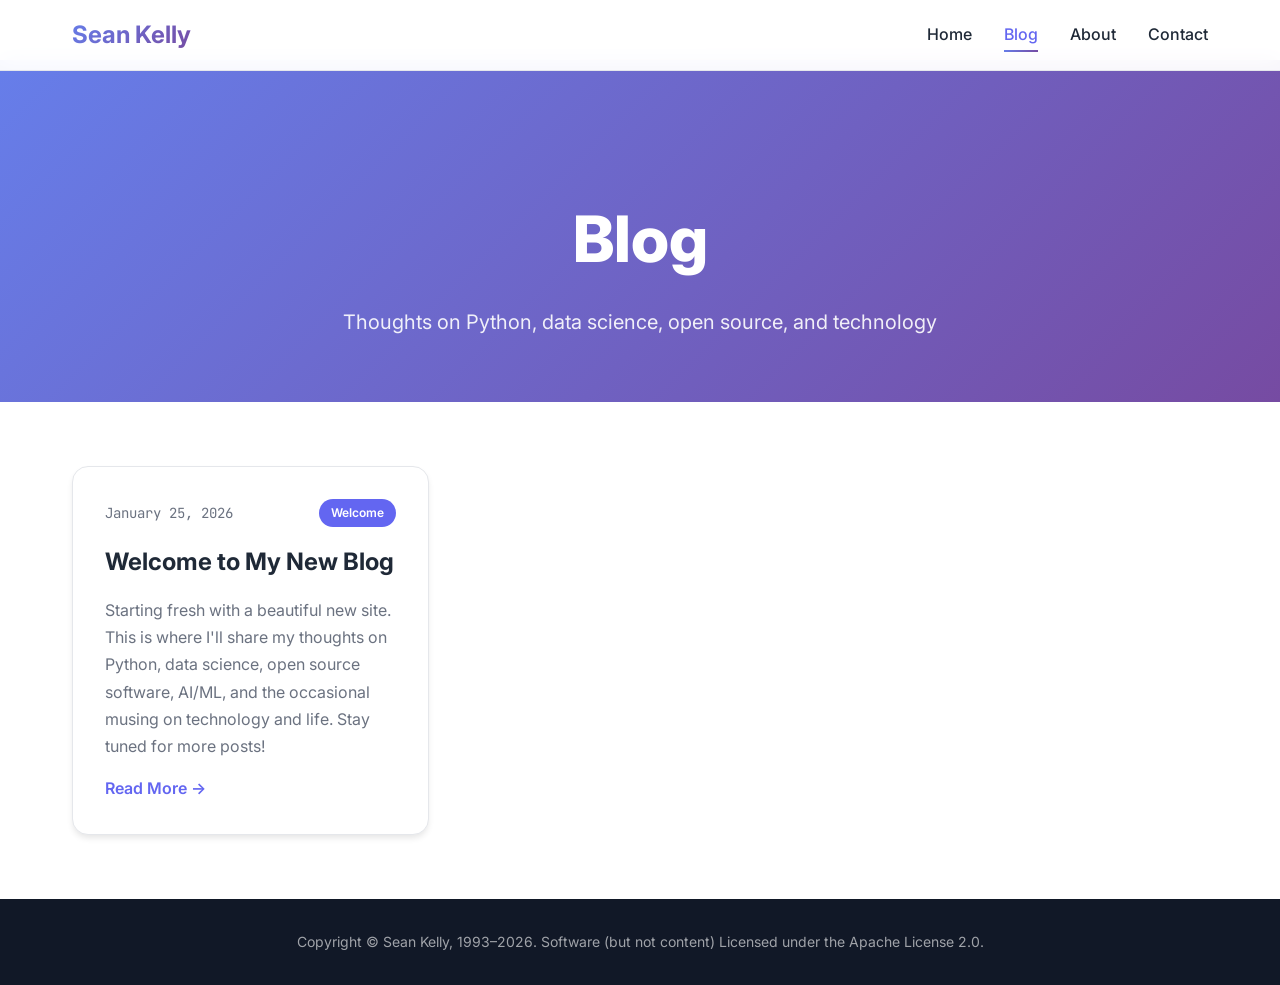
==== blog.html @ bb6505ac "initial re-do with an artificially intelligent aide" ====
<!DOCTYPE html>
<html lang="en">
<head>
    <meta charset="UTF-8">
    <meta name="viewport" content="width=device-width, initial-scale=1.0">
    <title>Blog | Sean Kelly</title>
    <meta name="description" content="Blog posts by Sean Kelly on Python, data science, AI/ML, open source, and technology.">
    <link rel="stylesheet" href="styles.css">
    <link rel="preconnect" href="https://fonts.googleapis.com">
    <link rel="preconnect" href="https://fonts.gstatic.com" crossorigin>
    <link href="https://fonts.googleapis.com/css2?family=Inter:wght@300;400;500;600;700;800&family=JetBrains+Mono:wght@400;500&display=swap" rel="stylesheet">
</head>
<body>
    <nav class="navbar">
        <div class="nav-container">
            <a href="/" class="nav-logo">Sean Kelly</a>
            <div class="nav-links">
                <a href="/">Home</a>
                <a href="/blog.html" class="active">Blog</a>
                <a href="/#about">About</a>
                <a href="/#contact">Contact</a>
            </div>
        </div>
    </nav>

    <main>
        <section class="blog-header">
            <div class="container">
                <h1 class="page-title">Blog</h1>
                <p class="page-subtitle">Thoughts on Python, data science, open source, and technology</p>
            </div>
        </section>

        <section class="blog-list">
            <div class="container">
                <div class="blog-grid" id="blog-list">
                    <!-- Blog posts will be added here -->
                    <article class="blog-card">
                        <div class="blog-card-header">
                            <span class="blog-date">January 25, 2026</span>
                            <span class="blog-tag">Welcome</span>
                        </div>
                        <h2 class="blog-title">Welcome to My New Blog</h2>
                        <p class="blog-excerpt">
                            Starting fresh with a beautiful new site. This is where I'll share my thoughts 
                            on Python, data science, open source software, AI/ML, and the occasional 
                            musing on technology and life. Stay tuned for more posts!
                        </p>
                        <a href="#" class="blog-link">Read More →</a>
                    </article>

                    <!-- Add more blog posts here as you write them -->
                    <!-- Example template:
                    <article class="blog-card">
                        <div class="blog-card-header">
                            <span class="blog-date">Date</span>
                            <span class="blog-tag">Category</span>
                        </div>
                        <h2 class="blog-title">Post Title</h2>
                        <p class="blog-excerpt">Post excerpt...</p>
                        <a href="posts/post-slug.html" class="blog-link">Read More →</a>
                    </article>
                    -->
                </div>
            </div>
        </section>
    </main>

    <footer class="footer">
        <div class="container">
            <p>Copyright © Sean Kelly, 1993–2026. Software (but not content) Licensed under the Apache License 2.0.</p>
        </div>
    </footer>

    <script src="script.js"></script>
</body>
</html>
---- styles.css ----
/* Reset and Base Styles */
* {
    margin: 0;
    padding: 0;
    box-sizing: border-box;
}

:root {
    --primary-color: #6366f1;
    --primary-dark: #4f46e5;
    --secondary-color: #8b5cf6;
    --accent-color: #ec4899;
    --text-primary: #1f2937;
    --text-secondary: #6b7280;
    --bg-primary: #ffffff;
    --bg-secondary: #f9fafb;
    --bg-dark: #111827;
    --border-color: #e5e7eb;
    --gradient-1: linear-gradient(135deg, #667eea 0%, #764ba2 100%);
    --gradient-2: linear-gradient(135deg, #f093fb 0%, #f5576c 100%);
    --gradient-3: linear-gradient(135deg, #4facfe 0%, #00f2fe 100%);
    --gradient-4: linear-gradient(135deg, #43e97b 0%, #38f9d7 100%);
    --shadow-sm: 0 1px 2px 0 rgba(0, 0, 0, 0.05);
    --shadow-md: 0 4px 6px -1px rgba(0, 0, 0, 0.1);
    --shadow-lg: 0 10px 15px -3px rgba(0, 0, 0, 0.1);
    --shadow-xl: 0 20px 25px -5px rgba(0, 0, 0, 0.1);
}

html {
    scroll-behavior: smooth;
}

body {
    font-family: 'Inter', -apple-system, BlinkMacSystemFont, 'Segoe UI', sans-serif;
    color: var(--text-primary);
    background-color: var(--bg-primary);
    line-height: 1.6;
    overflow-x: hidden;
}

.container {
    max-width: 1200px;
    margin: 0 auto;
    padding: 0 2rem;
}

/* Navigation */
.navbar {
    position: fixed;
    top: 0;
    left: 0;
    right: 0;
    background: rgba(255, 255, 255, 0.95);
    backdrop-filter: blur(10px);
    border-bottom: 1px solid var(--border-color);
    z-index: 1000;
    transition: all 0.3s ease;
}

.navbar.scrolled {
    box-shadow: var(--shadow-md);
}

.nav-container {
    max-width: 1200px;
    margin: 0 auto;
    padding: 1rem 2rem;
    display: flex;
    justify-content: space-between;
    align-items: center;
}

.nav-logo {
    font-size: 1.5rem;
    font-weight: 700;
    background: var(--gradient-1);
    -webkit-background-clip: text;
    -webkit-text-fill-color: transparent;
    background-clip: text;
    text-decoration: none;
    transition: transform 0.3s ease;
}

.nav-logo:hover {
    transform: scale(1.05);
}

.nav-links {
    display: flex;
    gap: 2rem;
    align-items: center;
}

.nav-links a {
    color: var(--text-primary);
    text-decoration: none;
    font-weight: 500;
    transition: color 0.3s ease;
    position: relative;
}

.nav-links a:hover,
.nav-links a.active {
    color: var(--primary-color);
}

.nav-links a::after {
    content: '';
    position: absolute;
    bottom: -4px;
    left: 0;
    width: 0;
    height: 2px;
    background: var(--gradient-1);
    transition: width 0.3s ease;
}

.nav-links a:hover::after,
.nav-links a.active::after {
    width: 100%;
}

/* Hero Section */
.hero {
    min-height: 100vh;
    display: flex;
    align-items: center;
    justify-content: center;
    position: relative;
    padding: 8rem 2rem 4rem;
    background: linear-gradient(180deg, #ffffff 0%, #f9fafb 100%);
    overflow: hidden;
}

.hero::before {
    content: '';
    position: absolute;
    top: -50%;
    right: -20%;
    width: 800px;
    height: 800px;
    background: radial-gradient(circle, rgba(99, 102, 241, 0.1) 0%, transparent 70%);
    border-radius: 50%;
    animation: float 20s ease-in-out infinite;
}

.hero::after {
    content: '';
    position: absolute;
    bottom: -30%;
    left: -10%;
    width: 600px;
    height: 600px;
    background: radial-gradient(circle, rgba(139, 92, 246, 0.1) 0%, transparent 70%);
    border-radius: 50%;
    animation: float 15s ease-in-out infinite reverse;
}

@keyframes float {
    0%, 100% {
        transform: translate(0, 0) rotate(0deg);
    }
    50% {
        transform: translate(30px, -30px) rotate(180deg);
    }
}

.hero-content {
    max-width: 1200px;
    width: 100%;
    display: grid;
    grid-template-columns: 1fr 1fr;
    gap: 4rem;
    align-items: center;
    position: relative;
    z-index: 1;
}

.hero-text {
    animation: fadeInUp 0.8s ease-out;
}

.hero-title {
    font-size: clamp(2.5rem, 5vw, 4rem);
    font-weight: 800;
    line-height: 1.1;
    margin-bottom: 1.5rem;
}

.gradient-text {
    background: var(--gradient-1);
    -webkit-background-clip: text;
    -webkit-text-fill-color: transparent;
    background-clip: text;
}

.hero-subtitle {
    font-size: clamp(1.25rem, 2vw, 1.5rem);
    font-weight: 400;
    color: var(--text-secondary);
}

.hero-description {
    font-size: 1.125rem;
    color: var(--text-secondary);
    margin: 2rem 0;
    line-height: 1.8;
}

.hero-cta {
    display: flex;
    gap: 1rem;
    margin-top: 2rem;
    flex-wrap: wrap;
}

.btn {
    padding: 0.875rem 2rem;
    border-radius: 0.5rem;
    font-weight: 600;
    text-decoration: none;
    transition: all 0.3s ease;
    display: inline-block;
    border: 2px solid transparent;
}

.btn-primary {
    background: var(--gradient-1);
    color: white;
    box-shadow: var(--shadow-lg);
}

.btn-primary:hover {
    transform: translateY(-2px);
    box-shadow: var(--shadow-xl);
}

.btn-secondary {
    background: white;
    color: var(--primary-color);
    border-color: var(--primary-color);
}

.btn-secondary:hover {
    background: var(--primary-color);
    color: white;
    transform: translateY(-2px);
}

/* Hero Visual */
.hero-visual {
    position: relative;
    height: 500px;
    animation: fadeInRight 0.8s ease-out 0.2s both;
}

.floating-card {
    position: absolute;
    background: white;
    border-radius: 1rem;
    padding: 1.5rem;
    box-shadow: var(--shadow-xl);
    display: flex;
    flex-direction: column;
    align-items: center;
    gap: 0.5rem;
    transition: transform 0.3s ease;
    animation: floatCard 6s ease-in-out infinite;
}

.floating-card:hover {
    transform: scale(1.1) translateY(-10px);
    z-index: 10;
}

.card-icon {
    font-size: 2.5rem;
}

.card-text {
    font-weight: 600;
    color: var(--text-primary);
    font-size: 0.875rem;
}

.card-1 {
    top: 10%;
    left: 10%;
    animation-delay: 0s;
}

.card-2 {
    top: 50%;
    right: 20%;
    animation-delay: 1.5s;
}

.card-3 {
    bottom: 20%;
    left: 20%;
    animation-delay: 3s;
}

.card-4 {
    top: 30%;
    right: 5%;
    animation-delay: 4.5s;
}

@keyframes floatCard {
    0%, 100% {
        transform: translate(0, 0) rotate(0deg);
    }
    25% {
        transform: translate(10px, -15px) rotate(2deg);
    }
    50% {
        transform: translate(-5px, -25px) rotate(-2deg);
    }
    75% {
        transform: translate(-10px, -10px) rotate(1deg);
    }
}

@keyframes fadeInUp {
    from {
        opacity: 0;
        transform: translateY(30px);
    }
    to {
        opacity: 1;
        transform: translateY(0);
    }
}

@keyframes fadeInRight {
    from {
        opacity: 0;
        transform: translateX(30px);
    }
    to {
        opacity: 1;
        transform: translateX(0);
    }
}

/* Scroll Indicator */
.scroll-indicator {
    position: absolute;
    bottom: 2rem;
    left: 50%;
    transform: translateX(-50%);
    animation: bounce 2s infinite;
}

.mouse {
    width: 24px;
    height: 40px;
    border: 2px solid var(--text-secondary);
    border-radius: 12px;
    position: relative;
}

.mouse::before {
    content: '';
    width: 4px;
    height: 8px;
    background: var(--text-secondary);
    border-radius: 2px;
    position: absolute;
    top: 8px;
    left: 50%;
    transform: translateX(-50%);
    animation: scroll 2s infinite;
}

@keyframes bounce {
    0%, 100% {
        transform: translateX(-50%) translateY(0);
    }
    50% {
        transform: translateX(-50%) translateY(-10px);
    }
}

@keyframes scroll {
    0% {
        opacity: 1;
        transform: translateX(-50%) translateY(0);
    }
    100% {
        opacity: 0;
        transform: translateX(-50%) translateY(12px);
    }
}

/* Section Styles */
section {
    padding: 6rem 0;
    position: relative;
}

.section-title {
    font-size: clamp(2rem, 4vw, 3rem);
    font-weight: 800;
    margin-bottom: 3rem;
    text-align: center;
    background: var(--gradient-1);
    -webkit-background-clip: text;
    -webkit-text-fill-color: transparent;
    background-clip: text;
}

/* About Section */
.about {
    background: var(--bg-secondary);
}

.about-content {
    display: grid;
    grid-template-columns: 2fr 1fr;
    gap: 4rem;
    align-items: start;
}

.about-text p {
    font-size: 1.125rem;
    color: var(--text-secondary);
    margin-bottom: 1.5rem;
    line-height: 1.8;
}

.about-stats {
    display: flex;
    flex-direction: column;
    gap: 1.5rem;
}

.stat-card {
    background: white;
    padding: 2rem;
    border-radius: 1rem;
    box-shadow: var(--shadow-md);
    text-align: center;
    transition: transform 0.3s ease, box-shadow 0.3s ease;
}

.stat-card:hover {
    transform: translateY(-5px);
    box-shadow: var(--shadow-xl);
}

.stat-number {
    font-size: 2.5rem;
    font-weight: 800;
    background: var(--gradient-1);
    -webkit-background-clip: text;
    -webkit-text-fill-color: transparent;
    background-clip: text;
}

.stat-label {
    color: var(--text-secondary);
    font-size: 0.875rem;
    margin-top: 0.5rem;
    text-transform: uppercase;
    letter-spacing: 0.05em;
}

/* Blog Preview Section */
.blog-preview {
    background: white;
}

.section-header {
    display: flex;
    justify-content: space-between;
    align-items: center;
    margin-bottom: 3rem;
}

.view-all {
    color: var(--primary-color);
    text-decoration: none;
    font-weight: 600;
    transition: transform 0.3s ease;
}

.view-all:hover {
    transform: translateX(5px);
}

.blog-grid {
    display: grid;
    grid-template-columns: repeat(auto-fill, minmax(300px, 1fr));
    gap: 2rem;
}

.blog-card {
    background: white;
    border-radius: 1rem;
    padding: 2rem;
    box-shadow: var(--shadow-md);
    transition: all 0.3s ease;
    border: 1px solid var(--border-color);
}

.blog-card:hover {
    transform: translateY(-5px);
    box-shadow: var(--shadow-xl);
    border-color: var(--primary-color);
}

.blog-card.featured {
    grid-column: span 2;
    background: var(--gradient-1);
    color: white;
}

.blog-card-header {
    display: flex;
    justify-content: space-between;
    align-items: center;
    margin-bottom: 1rem;
    font-size: 0.875rem;
}

.blog-date {
    color: var(--text-secondary);
    font-family: 'JetBrains Mono', monospace;
}

.blog-card.featured .blog-date {
    color: rgba(255, 255, 255, 0.8);
}

.blog-tag {
    background: var(--primary-color);
    color: white;
    padding: 0.25rem 0.75rem;
    border-radius: 1rem;
    font-size: 0.75rem;
    font-weight: 600;
}

.blog-card.featured .blog-tag {
    background: rgba(255, 255, 255, 0.2);
}

.blog-title {
    font-size: 1.5rem;
    font-weight: 700;
    margin-bottom: 1rem;
    color: var(--text-primary);
}

.blog-card.featured .blog-title {
    color: white;
}

.blog-excerpt {
    color: var(--text-secondary);
    margin-bottom: 1rem;
    line-height: 1.7;
}

.blog-card.featured .blog-excerpt {
    color: rgba(255, 255, 255, 0.9);
}

.blog-link {
    color: var(--primary-color);
    text-decoration: none;
    font-weight: 600;
    transition: transform 0.3s ease;
    display: inline-block;
}

.blog-card.featured .blog-link {
    color: white;
}

.blog-link:hover {
    transform: translateX(5px);
}

/* Blog Page */
.blog-header {
    padding: 8rem 2rem 4rem;
    text-align: center;
    background: var(--gradient-1);
    color: white;
    margin-top: 60px;
}

.page-title {
    font-size: clamp(2.5rem, 5vw, 4rem);
    font-weight: 800;
    margin-bottom: 1rem;
}

.page-subtitle {
    font-size: 1.25rem;
    opacity: 0.9;
}

.blog-list {
    padding: 4rem 0;
}

/* Contact Section */
.contact {
    background: var(--bg-dark);
    color: white;
}

.contact .section-title {
    background: linear-gradient(135deg, #ffffff 0%, #e0e7ff 100%);
    -webkit-background-clip: text;
    -webkit-text-fill-color: transparent;
    background-clip: text;
}

.social-links {
    display: flex;
    justify-content: center;
    gap: 2rem;
    flex-wrap: wrap;
}

.social-link {
    display: flex;
    flex-direction: column;
    align-items: center;
    gap: 0.5rem;
    padding: 1.5rem;
    background: rgba(255, 255, 255, 0.05);
    border-radius: 1rem;
    text-decoration: none;
    color: white;
    transition: all 0.3s ease;
    border: 1px solid rgba(255, 255, 255, 0.1);
    min-width: 120px;
}

.social-link:hover {
    background: rgba(255, 255, 255, 0.1);
    transform: translateY(-5px);
    border-color: var(--primary-color);
}

.social-icon {
    font-size: 2rem;
}

.social-label {
    font-size: 0.875rem;
    font-weight: 500;
}

/* Footer */
.footer {
    background: var(--bg-dark);
    color: rgba(255, 255, 255, 0.6);
    padding: 2rem 0;
    text-align: center;
    font-size: 0.875rem;
}

/* Responsive Design */
@media (max-width: 768px) {
    .nav-links {
        gap: 1rem;
        font-size: 0.875rem;
    }

    .hero-content {
        grid-template-columns: 1fr;
        gap: 2rem;
    }

    .hero-visual {
        height: 300px;
    }

    .about-content {
        grid-template-columns: 1fr;
    }

    .blog-card.featured {
        grid-column: span 1;
    }

    .section-header {
        flex-direction: column;
        align-items: flex-start;
        gap: 1rem;
    }

    .hero-cta {
        flex-direction: column;
    }

    .btn {
        width: 100%;
        text-align: center;
    }
}

@media (max-width: 480px) {
    .container {
        padding: 0 1rem;
    }

    .nav-container {
        padding: 1rem;
    }

    .hero {
        padding: 6rem 1rem 2rem;
    }

    section {
        padding: 4rem 0;
    }

    .blog-grid {
        grid-template-columns: 1fr;
    }
}
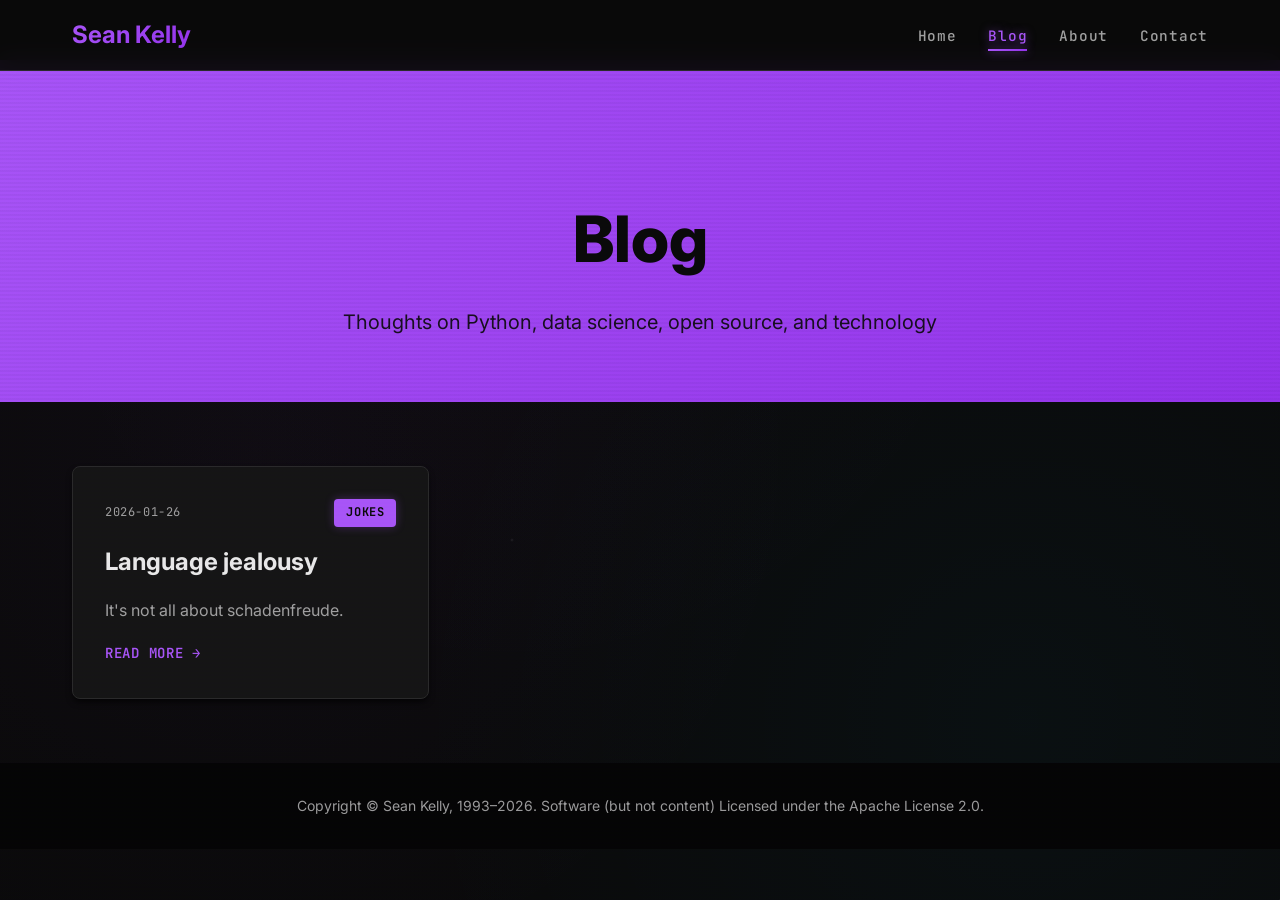
==== commit 963a3e48: "Initial AI-powered re-development inspired by Kevin Roose" ====
--- a/blog.html
+++ b/blog.html
@@ -37,16 +37,14 @@
                     <!-- Blog posts will be added here -->
                     <article class="blog-card">
                         <div class="blog-card-header">
-                            <span class="blog-date">January 25, 2026</span>
-                            <span class="blog-tag">Welcome</span>
+                            <span class="blog-date">2026-01-26</span>
+                            <span class="blog-tag">jokes</span>
                         </div>
-                        <h2 class="blog-title">Welcome to My New Blog</h2>
+                        <h2 class="blog-title">Language jealousy</h2>
                         <p class="blog-excerpt">
-                            Starting fresh with a beautiful new site. This is where I'll share my thoughts 
-                            on Python, data science, open source software, AI/ML, and the occasional 
-                            musing on technology and life. Stay tuned for more posts!
+                            It's not all about schadenfreude.
                         </p>
-                        <a href="#" class="blog-link">Read More →</a>
+                        <a href="posts/schadenfreude.html" class="blog-link">Read More →</a>
                     </article>
 
                     <!-- Add more blog posts here as you write them -->
--- a/styles.css
+++ b/styles.css
@@ -6,24 +6,27 @@
 }
 
 :root {
-    --primary-color: #6366f1;
-    --primary-dark: #4f46e5;
-    --secondary-color: #8b5cf6;
-    --accent-color: #ec4899;
-    --text-primary: #1f2937;
-    --text-secondary: #6b7280;
-    --bg-primary: #ffffff;
-    --bg-secondary: #f9fafb;
-    --bg-dark: #111827;
-    --border-color: #e5e7eb;
-    --gradient-1: linear-gradient(135deg, #667eea 0%, #764ba2 100%);
-    --gradient-2: linear-gradient(135deg, #f093fb 0%, #f5576c 100%);
-    --gradient-3: linear-gradient(135deg, #4facfe 0%, #00f2fe 100%);
-    --gradient-4: linear-gradient(135deg, #43e97b 0%, #38f9d7 100%);
-    --shadow-sm: 0 1px 2px 0 rgba(0, 0, 0, 0.05);
-    --shadow-md: 0 4px 6px -1px rgba(0, 0, 0, 0.1);
-    --shadow-lg: 0 10px 15px -3px rgba(0, 0, 0, 0.1);
-    --shadow-xl: 0 20px 25px -5px rgba(0, 0, 0, 0.1);
+    /* Expanse-inspired dark theme with purple accents */
+    --primary-color: #a855f7; /* Vibrant purple */
+    --primary-dark: #9333ea;
+    --secondary-color: #00d4ff; /* Cyan - like ship systems */
+    --accent-color: #c084fc; /* Lighter purple */
+    --text-primary: #e8e8e8;
+    --text-secondary: #a0a0a0;
+    --bg-primary: #0a0a0a; /* Deep space black */
+    --bg-secondary: #1a1a1a; /* Slightly lighter for sections */
+    --bg-dark: #050505; /* Darkest for contrast */
+    --bg-card: #151515; /* Card backgrounds */
+    --border-color: #2a2a2a;
+    --border-glow: rgba(168, 85, 247, 0.3);
+    --gradient-1: linear-gradient(135deg, #a855f7 0%, #9333ea 100%); /* Purple gradient */
+    --gradient-2: linear-gradient(135deg, #00d4ff 0%, #0099cc 100%); /* Cyan gradient */
+    --gradient-3: linear-gradient(135deg, #a855f7 0%, #00d4ff 100%); /* Purple to cyan */
+    --gradient-4: linear-gradient(135deg, #1a1a1a 0%, #0a0a0a 100%);
+    --shadow-sm: 0 1px 2px 0 rgba(0, 0, 0, 0.5);
+    --shadow-md: 0 4px 6px -1px rgba(0, 0, 0, 0.7);
+    --shadow-lg: 0 10px 15px -3px rgba(0, 0, 0, 0.8), 0 0 20px rgba(168, 85, 247, 0.1);
+    --shadow-xl: 0 20px 25px -5px rgba(0, 0, 0, 0.9), 0 0 30px rgba(168, 85, 247, 0.15);
 }
 
 html {
@@ -34,8 +37,46 @@
     font-family: 'Inter', -apple-system, BlinkMacSystemFont, 'Segoe UI', sans-serif;
     color: var(--text-primary);
     background-color: var(--bg-primary);
+    background-image: 
+        radial-gradient(circle at 20% 50%, rgba(168, 85, 247, 0.03) 0%, transparent 50%),
+        radial-gradient(circle at 80% 80%, rgba(0, 212, 255, 0.03) 0%, transparent 50%),
+        radial-gradient(circle at 40% 20%, rgba(168, 85, 247, 0.02) 0%, transparent 50%);
+    background-attachment: fixed;
     line-height: 1.6;
     overflow-x: hidden;
+    position: relative;
+}
+
+body::before {
+    content: '';
+    position: fixed;
+    top: 0;
+    left: 0;
+    width: 100%;
+    height: 100%;
+    background-image: 
+        radial-gradient(2px 2px at 20% 30%, rgba(255, 255, 255, 0.15), transparent),
+        radial-gradient(2px 2px at 60% 70%, rgba(168, 85, 247, 0.1), transparent),
+        radial-gradient(1px 1px at 50% 50%, rgba(255, 255, 255, 0.2), transparent),
+        radial-gradient(1px 1px at 80% 10%, rgba(0, 212, 255, 0.1), transparent),
+        radial-gradient(2px 2px at 90% 60%, rgba(255, 255, 255, 0.1), transparent),
+        radial-gradient(1px 1px at 33% 80%, rgba(168, 85, 247, 0.15), transparent),
+        radial-gradient(1px 1px at 15% 90%, rgba(0, 212, 255, 0.1), transparent);
+    background-size: 200% 200%;
+    background-position: 0% 0%;
+    pointer-events: none;
+    z-index: 0;
+    animation: starfield 60s linear infinite;
+    opacity: 0.6;
+}
+
+@keyframes starfield {
+    0% {
+        background-position: 0% 0%;
+    }
+    100% {
+        background-position: 100% 100%;
+    }
 }
 
 .container {
@@ -50,15 +91,17 @@
     top: 0;
     left: 0;
     right: 0;
-    background: rgba(255, 255, 255, 0.95);
+    background: rgba(10, 10, 10, 0.95);
     backdrop-filter: blur(10px);
     border-bottom: 1px solid var(--border-color);
+    box-shadow: 0 0 20px rgba(168, 85, 247, 0.1);
     z-index: 1000;
     transition: all 0.3s ease;
 }
 
 .navbar.scrolled {
-    box-shadow: var(--shadow-md);
+    box-shadow: var(--shadow-md), 0 0 30px rgba(168, 85, 247, 0.15);
+    border-bottom-color: rgba(168, 85, 247, 0.3);
 }
 
 .nav-container {
@@ -92,16 +135,20 @@
 }
 
 .nav-links a {
-    color: var(--text-primary);
+    color: var(--text-secondary);
     text-decoration: none;
     font-weight: 500;
-    transition: color 0.3s ease;
-    position: relative;
+    transition: all 0.3s ease;
+    position: relative;
+    font-family: 'JetBrains Mono', monospace;
+    font-size: 0.9rem;
+    letter-spacing: 0.05em;
 }
 
 .nav-links a:hover,
 .nav-links a.active {
     color: var(--primary-color);
+    text-shadow: 0 0 10px rgba(168, 85, 247, 0.5);
 }
 
 .nav-links a::after {
@@ -112,6 +159,7 @@
     width: 0;
     height: 2px;
     background: var(--gradient-1);
+    box-shadow: 0 0 10px rgba(168, 85, 247, 0.8);
     transition: width 0.3s ease;
 }
 
@@ -128,8 +176,9 @@
     justify-content: center;
     position: relative;
     padding: 8rem 2rem 4rem;
-    background: linear-gradient(180deg, #ffffff 0%, #f9fafb 100%);
+    background: linear-gradient(180deg, #0a0a0a 0%, #1a1a1a 100%);
     overflow: hidden;
+    z-index: 1;
 }
 
 .hero::before {
@@ -139,9 +188,10 @@
     right: -20%;
     width: 800px;
     height: 800px;
-    background: radial-gradient(circle, rgba(99, 102, 241, 0.1) 0%, transparent 70%);
+    background: radial-gradient(circle, rgba(168, 85, 247, 0.15) 0%, transparent 70%);
     border-radius: 50%;
     animation: float 20s ease-in-out infinite;
+    filter: blur(40px);
 }
 
 .hero::after {
@@ -151,9 +201,10 @@
     left: -10%;
     width: 600px;
     height: 600px;
-    background: radial-gradient(circle, rgba(139, 92, 246, 0.1) 0%, transparent 70%);
+    background: radial-gradient(circle, rgba(0, 212, 255, 0.15) 0%, transparent 70%);
     border-radius: 50%;
     animation: float 15s ease-in-out infinite reverse;
+    filter: blur(40px);
 }
 
 @keyframes float {
@@ -198,6 +249,9 @@
     font-size: clamp(1.25rem, 2vw, 1.5rem);
     font-weight: 400;
     color: var(--text-secondary);
+    font-family: 'JetBrains Mono', monospace;
+    letter-spacing: 0.1em;
+    text-transform: uppercase;
 }
 
 .hero-description {
@@ -226,25 +280,35 @@
 
 .btn-primary {
     background: var(--gradient-1);
-    color: white;
+    color: #0a0a0a;
     box-shadow: var(--shadow-lg);
+    font-weight: 700;
+    text-transform: uppercase;
+    letter-spacing: 0.05em;
+    font-size: 0.875rem;
 }
 
 .btn-primary:hover {
     transform: translateY(-2px);
-    box-shadow: var(--shadow-xl);
+    box-shadow: var(--shadow-xl), 0 0 30px rgba(168, 85, 247, 0.4);
+    color: #0a0a0a;
 }
 
 .btn-secondary {
-    background: white;
+    background: transparent;
     color: var(--primary-color);
     border-color: var(--primary-color);
+    font-weight: 700;
+    text-transform: uppercase;
+    letter-spacing: 0.05em;
+    font-size: 0.875rem;
 }
 
 .btn-secondary:hover {
     background: var(--primary-color);
-    color: white;
+    color: #0a0a0a;
     transform: translateY(-2px);
+    box-shadow: 0 0 20px rgba(168, 85, 247, 0.4);
 }
 
 /* Hero Visual */
@@ -256,21 +320,25 @@
 
 .floating-card {
     position: absolute;
-    background: white;
-    border-radius: 1rem;
+    background: var(--bg-card);
+    border: 1px solid var(--border-color);
+    border-radius: 0.5rem;
     padding: 1.5rem;
     box-shadow: var(--shadow-xl);
     display: flex;
     flex-direction: column;
     align-items: center;
     gap: 0.5rem;
-    transition: transform 0.3s ease;
+    transition: all 0.3s ease;
     animation: floatCard 6s ease-in-out infinite;
+    backdrop-filter: blur(10px);
 }
 
 .floating-card:hover {
     transform: scale(1.1) translateY(-10px);
     z-index: 10;
+    border-color: var(--primary-color);
+    box-shadow: var(--shadow-xl), 0 0 30px rgba(168, 85, 247, 0.3);
 }
 
 .card-icon {
@@ -356,22 +424,24 @@
 .mouse {
     width: 24px;
     height: 40px;
-    border: 2px solid var(--text-secondary);
+    border: 2px solid var(--primary-color);
     border-radius: 12px;
     position: relative;
+    box-shadow: 0 0 10px rgba(168, 85, 247, 0.3);
 }
 
 .mouse::before {
     content: '';
     width: 4px;
     height: 8px;
-    background: var(--text-secondary);
+    background: var(--primary-color);
     border-radius: 2px;
     position: absolute;
     top: 8px;
     left: 50%;
     transform: translateX(-50%);
     animation: scroll 2s infinite;
+    box-shadow: 0 0 5px rgba(168, 85, 247, 0.5);
 }
 
 @keyframes bounce {
@@ -391,6 +461,40 @@
     100% {
         opacity: 0;
         transform: translateX(-50%) translateY(12px);
+    }
+}
+
+/* Main element */
+main {
+    position: relative;
+    z-index: 1;
+}
+
+/* Subtle scanline effect for Expanse feel */
+main::after {
+    content: '';
+    position: fixed;
+    top: 0;
+    left: 0;
+    width: 100%;
+    height: 100%;
+    background: linear-gradient(
+        transparent 50%,
+        rgba(168, 85, 247, 0.015) 50%
+    );
+    background-size: 100% 4px;
+    pointer-events: none;
+    z-index: 9999;
+    animation: scanline 8s linear infinite;
+    opacity: 0.4;
+}
+
+@keyframes scanline {
+    0% {
+        transform: translateY(0);
+    }
+    100% {
+        transform: translateY(4px);
     }
 }
 
@@ -414,6 +518,19 @@
 /* About Section */
 .about {
     background: var(--bg-secondary);
+    position: relative;
+    z-index: 1;
+}
+
+.about::before {
+    content: '';
+    position: absolute;
+    top: 0;
+    left: 0;
+    right: 0;
+    height: 1px;
+    background: linear-gradient(90deg, transparent, var(--primary-color), transparent);
+    box-shadow: 0 0 10px rgba(168, 85, 247, 0.5);
 }
 
 .about-content {
@@ -437,17 +554,37 @@
 }
 
 .stat-card {
-    background: white;
+    background: var(--bg-card);
+    border: 1px solid var(--border-color);
     padding: 2rem;
-    border-radius: 1rem;
+    border-radius: 0.5rem;
     box-shadow: var(--shadow-md);
     text-align: center;
-    transition: transform 0.3s ease, box-shadow 0.3s ease;
+    transition: all 0.3s ease;
+    position: relative;
+    overflow: hidden;
+}
+
+.stat-card::before {
+    content: '';
+    position: absolute;
+    top: 0;
+    left: 0;
+    right: 0;
+    height: 2px;
+    background: var(--gradient-1);
+    transform: scaleX(0);
+    transition: transform 0.3s ease;
 }
 
 .stat-card:hover {
     transform: translateY(-5px);
-    box-shadow: var(--shadow-xl);
+    box-shadow: var(--shadow-xl), 0 0 20px rgba(168, 85, 247, 0.2);
+    border-color: var(--primary-color);
+}
+
+.stat-card:hover::before {
+    transform: scaleX(1);
 }
 
 .stat-number {
@@ -467,9 +604,144 @@
     letter-spacing: 0.05em;
 }
 
+/* Clients Section */
+.clients-section {
+    margin-top: 4rem;
+    padding-top: 4rem;
+    border-top: 1px solid var(--border-color);
+    position: relative;
+}
+
+.clients-section::before {
+    content: '';
+    position: absolute;
+    top: 0;
+    left: 50%;
+    transform: translateX(-50%);
+    width: 100px;
+    height: 1px;
+    background: linear-gradient(90deg, transparent, var(--primary-color), transparent);
+    box-shadow: 0 0 10px rgba(168, 85, 247, 0.5);
+}
+
+.clients-title {
+    font-size: 1.5rem;
+    font-weight: 700;
+    text-align: center;
+    margin-bottom: 2.5rem;
+    color: var(--text-primary);
+    text-transform: uppercase;
+    letter-spacing: 0.1em;
+    font-family: 'JetBrains Mono', monospace;
+}
+
+.clients-grid {
+    display: grid;
+    grid-template-columns: repeat(auto-fit, minmax(150px, 1fr));
+    gap: 3rem;
+    align-items: center;
+    justify-items: center;
+    max-width: 1000px;
+    margin: 0 auto;
+}
+
+/* When there are 3 items, ensure they're evenly distributed */
+.clients-grid .client-logo:only-child,
+.clients-grid .client-logo:nth-child(3):last-child {
+    /* Auto-fit will handle this, but we ensure proper spacing */
+}
+
+.client-logo {
+    width: 100%;
+    max-width: 180px;
+    height: 80px;
+    display: flex;
+    align-items: center;
+    justify-content: center;
+    opacity: 0.6;
+    transition: all 0.3s ease;
+    filter: grayscale(100%) brightness(0.8);
+    position: relative;
+}
+
+.client-logo-link {
+    width: 100%;
+    height: 100%;
+    display: flex;
+    align-items: center;
+    justify-content: center;
+    text-decoration: none;
+    color: inherit;
+}
+
+.client-logo:hover {
+    opacity: 1;
+    filter: grayscale(0%) brightness(1);
+    transform: scale(1.05);
+}
+
+.client-logo img {
+    width: 100%;
+    height: 100%;
+    object-fit: contain;
+    transition: all 0.3s ease;
+    display: block;
+}
+
+/* Apply monochrome filter to SVG files */
+.client-logo img[src$=".svg"] {
+    filter: brightness(0) invert(1);
+}
+
+/* Handle PNG files - if you see a gray square, the PNG likely has a white/light background */
+/* When we invert a white background, it becomes black and invisible */
+/* Solution: Don't invert, just make it grayscale and bright */
+
+.client-logo img[src$=".png"] {
+    /* For PNGs: Use grayscale + brightness instead of invert */
+    /* This works better for logos with white/light backgrounds */
+    filter: grayscale(100%) brightness(1.5) contrast(1.1);
+    opacity: 0.7;
+}
+
+.client-logo:hover img {
+    opacity: 1;
+}
+
+.client-logo:hover img[src$=".svg"] {
+    filter: brightness(0) invert(1) drop-shadow(0 0 10px rgba(168, 85, 247, 0.5));
+}
+
+.client-logo:hover img[src$=".png"] {
+    filter: grayscale(100%) brightness(1.8) contrast(1.2) drop-shadow(0 0 10px rgba(168, 85, 247, 0.5));
+    opacity: 1;
+}
+
+.client-logo-fallback {
+    display: none;
+    font-family: 'JetBrains Mono', monospace;
+    font-size: 1.25rem;
+    font-weight: 700;
+    color: var(--text-secondary);
+    text-transform: uppercase;
+    letter-spacing: 0.1em;
+    transition: all 0.3s ease;
+    align-items: center;
+    justify-content: center;
+    width: 100%;
+    height: 100%;
+}
+
+.client-logo:hover .client-logo-fallback {
+    color: var(--primary-color);
+    text-shadow: 0 0 10px rgba(168, 85, 247, 0.5);
+}
+
 /* Blog Preview Section */
 .blog-preview {
-    background: white;
+    background: var(--bg-primary);
+    position: relative;
+    z-index: 1;
 }
 
 .section-header {
@@ -483,11 +755,16 @@
     color: var(--primary-color);
     text-decoration: none;
     font-weight: 600;
-    transition: transform 0.3s ease;
+    transition: all 0.3s ease;
+    font-family: 'JetBrains Mono', monospace;
+    text-transform: uppercase;
+    letter-spacing: 0.05em;
+    font-size: 0.875rem;
 }
 
 .view-all:hover {
     transform: translateX(5px);
+    text-shadow: 0 0 10px rgba(168, 85, 247, 0.5);
 }
 
 .blog-grid {
@@ -497,24 +774,47 @@
 }
 
 .blog-card {
-    background: white;
-    border-radius: 1rem;
+    background: var(--bg-card);
+    border-radius: 0.5rem;
     padding: 2rem;
     box-shadow: var(--shadow-md);
     transition: all 0.3s ease;
     border: 1px solid var(--border-color);
+    position: relative;
+    overflow: hidden;
+}
+
+.blog-card::before {
+    content: '';
+    position: absolute;
+    top: 0;
+    left: 0;
+    width: 3px;
+    height: 100%;
+    background: var(--gradient-1);
+    transform: scaleY(0);
+    transition: transform 0.3s ease;
 }
 
 .blog-card:hover {
     transform: translateY(-5px);
-    box-shadow: var(--shadow-xl);
+    box-shadow: var(--shadow-xl), 0 0 20px rgba(168, 85, 247, 0.2);
     border-color: var(--primary-color);
+}
+
+.blog-card:hover::before {
+    transform: scaleY(1);
 }
 
 .blog-card.featured {
     grid-column: span 2;
     background: var(--gradient-1);
-    color: white;
+    color: #0a0a0a;
+    border-color: transparent;
+}
+
+.blog-card.featured::before {
+    display: none;
 }
 
 .blog-card-header {
@@ -528,23 +828,30 @@
 .blog-date {
     color: var(--text-secondary);
     font-family: 'JetBrains Mono', monospace;
+    font-size: 0.75rem;
+    letter-spacing: 0.05em;
 }
 
 .blog-card.featured .blog-date {
-    color: rgba(255, 255, 255, 0.8);
+    color: rgba(10, 10, 10, 0.7);
 }
 
 .blog-tag {
     background: var(--primary-color);
-    color: white;
+    color: #0a0a0a;
     padding: 0.25rem 0.75rem;
-    border-radius: 1rem;
+    border-radius: 0.25rem;
     font-size: 0.75rem;
-    font-weight: 600;
+    font-weight: 700;
+    font-family: 'JetBrains Mono', monospace;
+    text-transform: uppercase;
+    letter-spacing: 0.05em;
+    box-shadow: 0 0 10px rgba(168, 85, 247, 0.3);
 }
 
 .blog-card.featured .blog-tag {
-    background: rgba(255, 255, 255, 0.2);
+    background: rgba(10, 10, 10, 0.3);
+    color: #0a0a0a;
 }
 
 .blog-title {
@@ -555,7 +862,7 @@
 }
 
 .blog-card.featured .blog-title {
-    color: white;
+    color: #0a0a0a;
 }
 
 .blog-excerpt {
@@ -565,23 +872,28 @@
 }
 
 .blog-card.featured .blog-excerpt {
-    color: rgba(255, 255, 255, 0.9);
+    color: rgba(10, 10, 10, 0.8);
 }
 
 .blog-link {
     color: var(--primary-color);
     text-decoration: none;
     font-weight: 600;
-    transition: transform 0.3s ease;
+    transition: all 0.3s ease;
     display: inline-block;
-}
-
-.blog-card.featured .blog-link {
-    color: white;
+    font-family: 'JetBrains Mono', monospace;
+    font-size: 0.875rem;
+    text-transform: uppercase;
+    letter-spacing: 0.05em;
 }
 
 .blog-link:hover {
     transform: translateX(5px);
+    text-shadow: 0 0 10px rgba(168, 85, 247, 0.5);
+}
+
+.blog-card.featured .blog-link {
+    color: #0a0a0a;
 }
 
 /* Blog Page */
@@ -589,8 +901,28 @@
     padding: 8rem 2rem 4rem;
     text-align: center;
     background: var(--gradient-1);
-    color: white;
+    color: #0a0a0a;
     margin-top: 60px;
+    position: relative;
+    overflow: hidden;
+}
+
+.blog-header::before {
+    content: '';
+    position: absolute;
+    top: 0;
+    left: 0;
+    right: 0;
+    bottom: 0;
+    background: 
+        repeating-linear-gradient(
+            0deg,
+            transparent,
+            transparent 2px,
+            rgba(10, 10, 10, 0.03) 2px,
+            rgba(10, 10, 10, 0.03) 4px
+        );
+    pointer-events: none;
 }
 
 .page-title {
@@ -606,6 +938,8 @@
 
 .blog-list {
     padding: 4rem 0;
+    position: relative;
+    z-index: 1;
 }
 
 /* Contact Section */
@@ -615,7 +949,7 @@
 }
 
 .contact .section-title {
-    background: linear-gradient(135deg, #ffffff 0%, #e0e7ff 100%);
+    background: linear-gradient(135deg, #a855f7 0%, #00d4ff 100%);
     -webkit-background-clip: text;
     -webkit-text-fill-color: transparent;
     background-clip: text;
@@ -634,19 +968,37 @@
     align-items: center;
     gap: 0.5rem;
     padding: 1.5rem;
-    background: rgba(255, 255, 255, 0.05);
-    border-radius: 1rem;
+    background: rgba(168, 85, 247, 0.05);
+    border-radius: 0.5rem;
     text-decoration: none;
     color: white;
     transition: all 0.3s ease;
-    border: 1px solid rgba(255, 255, 255, 0.1);
+    border: 1px solid rgba(168, 85, 247, 0.2);
     min-width: 120px;
+    position: relative;
+    overflow: hidden;
+}
+
+.social-link::before {
+    content: '';
+    position: absolute;
+    top: 0;
+    left: -100%;
+    width: 100%;
+    height: 100%;
+    background: linear-gradient(90deg, transparent, rgba(168, 85, 247, 0.2), transparent);
+    transition: left 0.5s ease;
+}
+
+.social-link:hover::before {
+    left: 100%;
 }
 
 .social-link:hover {
-    background: rgba(255, 255, 255, 0.1);
+    background: rgba(168, 85, 247, 0.1);
     transform: translateY(-5px);
     border-color: var(--primary-color);
+    box-shadow: 0 0 20px rgba(168, 85, 247, 0.3);
 }
 
 .social-icon {
@@ -687,6 +1039,11 @@
         grid-template-columns: 1fr;
     }
 
+    .clients-grid {
+        grid-template-columns: repeat(2, 1fr);
+        gap: 2rem;
+    }
+
     .blog-card.featured {
         grid-column: span 1;
     }
@@ -727,4 +1084,14 @@
     .blog-grid {
         grid-template-columns: 1fr;
     }
-}
+
+    .clients-grid {
+        grid-template-columns: 1fr;
+        gap: 2rem;
+    }
+
+    .client-logo {
+        max-width: 150px;
+        height: 60px;
+    }
+}
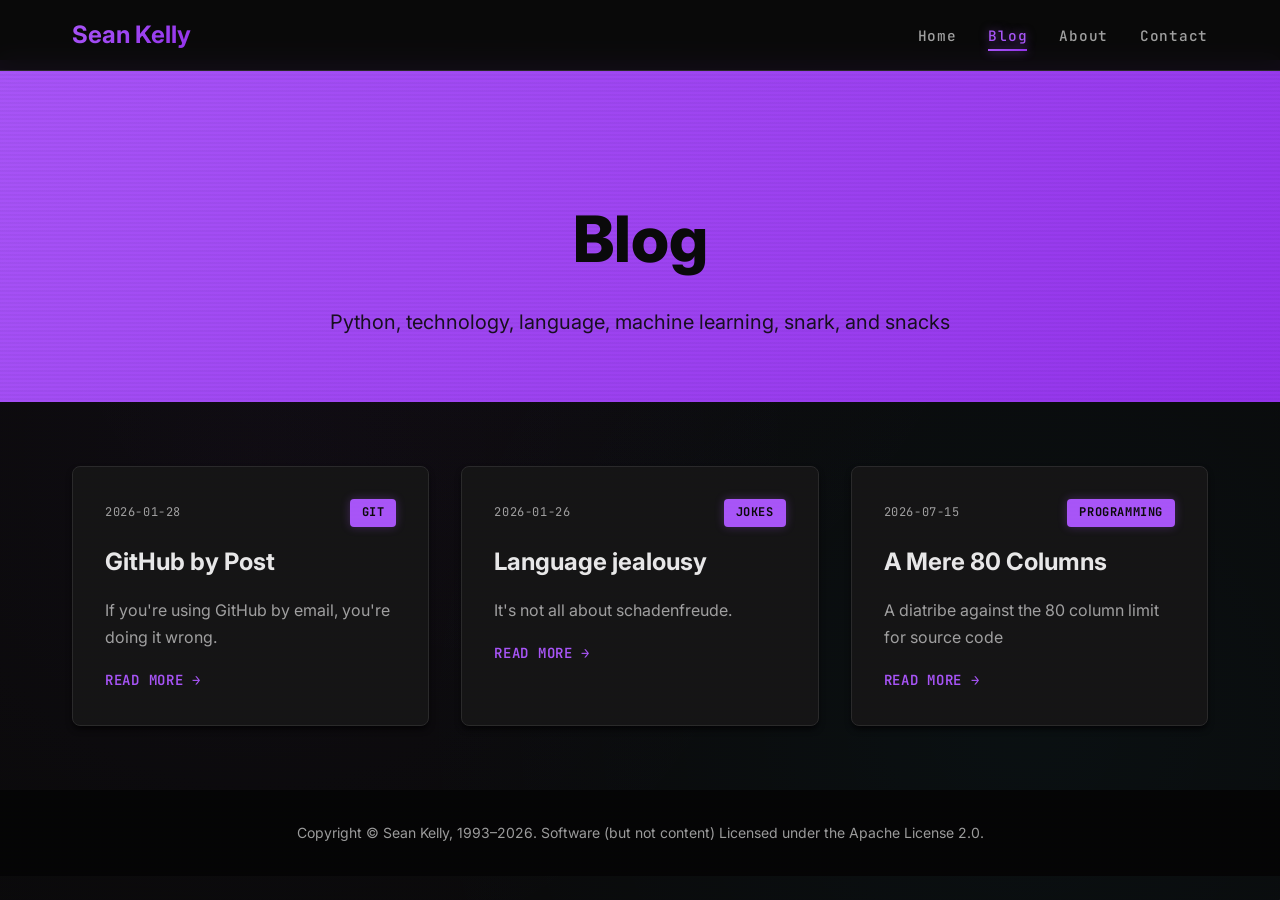
==== commit 330b560f: "Another post, another dollar" ====
--- a/blog.html
+++ b/blog.html
@@ -27,7 +27,7 @@
         <section class="blog-header">
             <div class="container">
                 <h1 class="page-title">Blog</h1>
-                <p class="page-subtitle">Thoughts on Python, data science, open source, and technology</p>
+                <p class="page-subtitle">Python, technology, language, machine learning, snark, and snacks</p>
             </div>
         </section>
 
@@ -35,6 +35,21 @@
             <div class="container">
                 <div class="blog-grid" id="blog-list">
                     <!-- Blog posts will be added here -->
+
+                    <!-- recipe formatting: there has to be a better way -->
+
+                    <article class="blog-card">
+                        <div class="blog-card-header">
+                            <span class="blog-date">2026-01-28</span>
+                            <span class="blog-tag">git</span>
+                        </div>
+                        <h2 class="blog-title">GitHub by Post</h2>
+                        <p class="blog-excerpt">
+                            If you're using GitHub by email, you're doing it wrong.
+                        </p>
+                        <a href="posts/github-by-post.html" class="blog-link">Read More →</a>
+                    </article>
+
                     <article class="blog-card">
                         <div class="blog-card-header">
                             <span class="blog-date">2026-01-26</span>
@@ -47,7 +62,20 @@
                         <a href="posts/schadenfreude.html" class="blog-link">Read More →</a>
                     </article>
 
+                    <article class="blog-card">
+                        <div class="blog-card-header">
+                            <span class="blog-date">2026-07-15</span>
+                            <span class="blog-tag">programming</span>
+                        </div>
+                        <h2 class="blog-title">A Mere 80 Columns</h2>
+                        <p class="blog-excerpt">
+                            A diatribe against the 80 column limit for source code
+                        </p>
+                        <a href="posts/80.html" class="blog-link">Read More →</a>
+                    </article>
+                    
                     <!-- Add more blog posts here as you write them -->
+
                     <!-- Example template:
                     <article class="blog-card">
                         <div class="blog-card-header">
--- a/styles.css
+++ b/styles.css
@@ -704,6 +704,22 @@
     opacity: 0.7;
 }
 
+/* Scale up the edrn.png logo to match other logos better */
+/* Safari-compatible approach: use width/height with vendor prefixes */
+.client-logo img[src*="edrn"] {
+    width: 130% !important;
+    height: 130% !important;
+    max-width: none !important;
+    /* Use width/height for Safari, transform might conflict with parent hover */
+}
+
+/* Ensure hover effect works - override parent transform for this specific logo */
+.client-logo:hover img[src*="edrn"] {
+    width: 135% !important;
+    height: 135% !important;
+    /* Parent transform won't affect this since we're using width/height */
+}
+
 .client-logo:hover img {
     opacity: 1;
 }
@@ -949,10 +965,11 @@
 }
 
 .contact .section-title {
-    background: linear-gradient(135deg, #a855f7 0%, #00d4ff 100%);
-    -webkit-background-clip: text;
-    -webkit-text-fill-color: transparent;
-    background-clip: text;
+    color: #d0d0d0;
+    background: none;
+    -webkit-background-clip: unset;
+    -webkit-text-fill-color: unset;
+    background-clip: unset;
 }
 
 .social-links {
